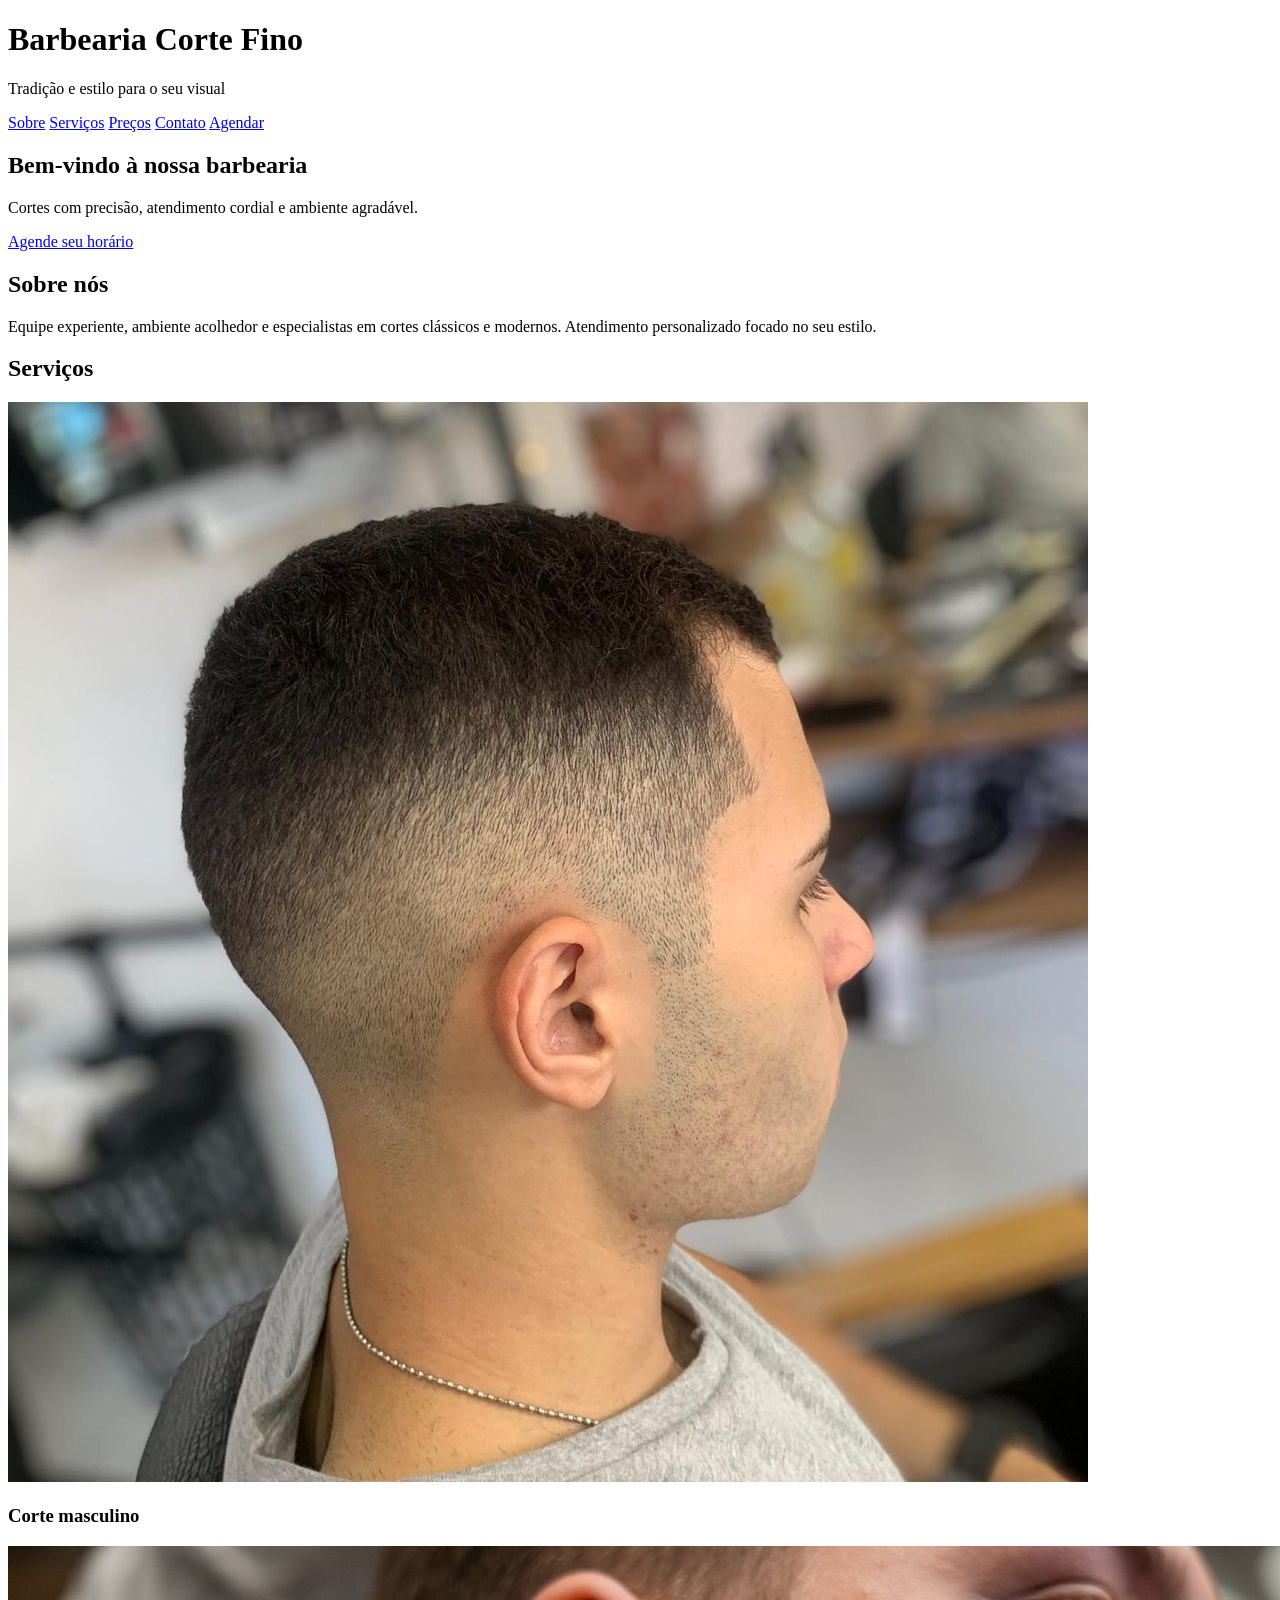
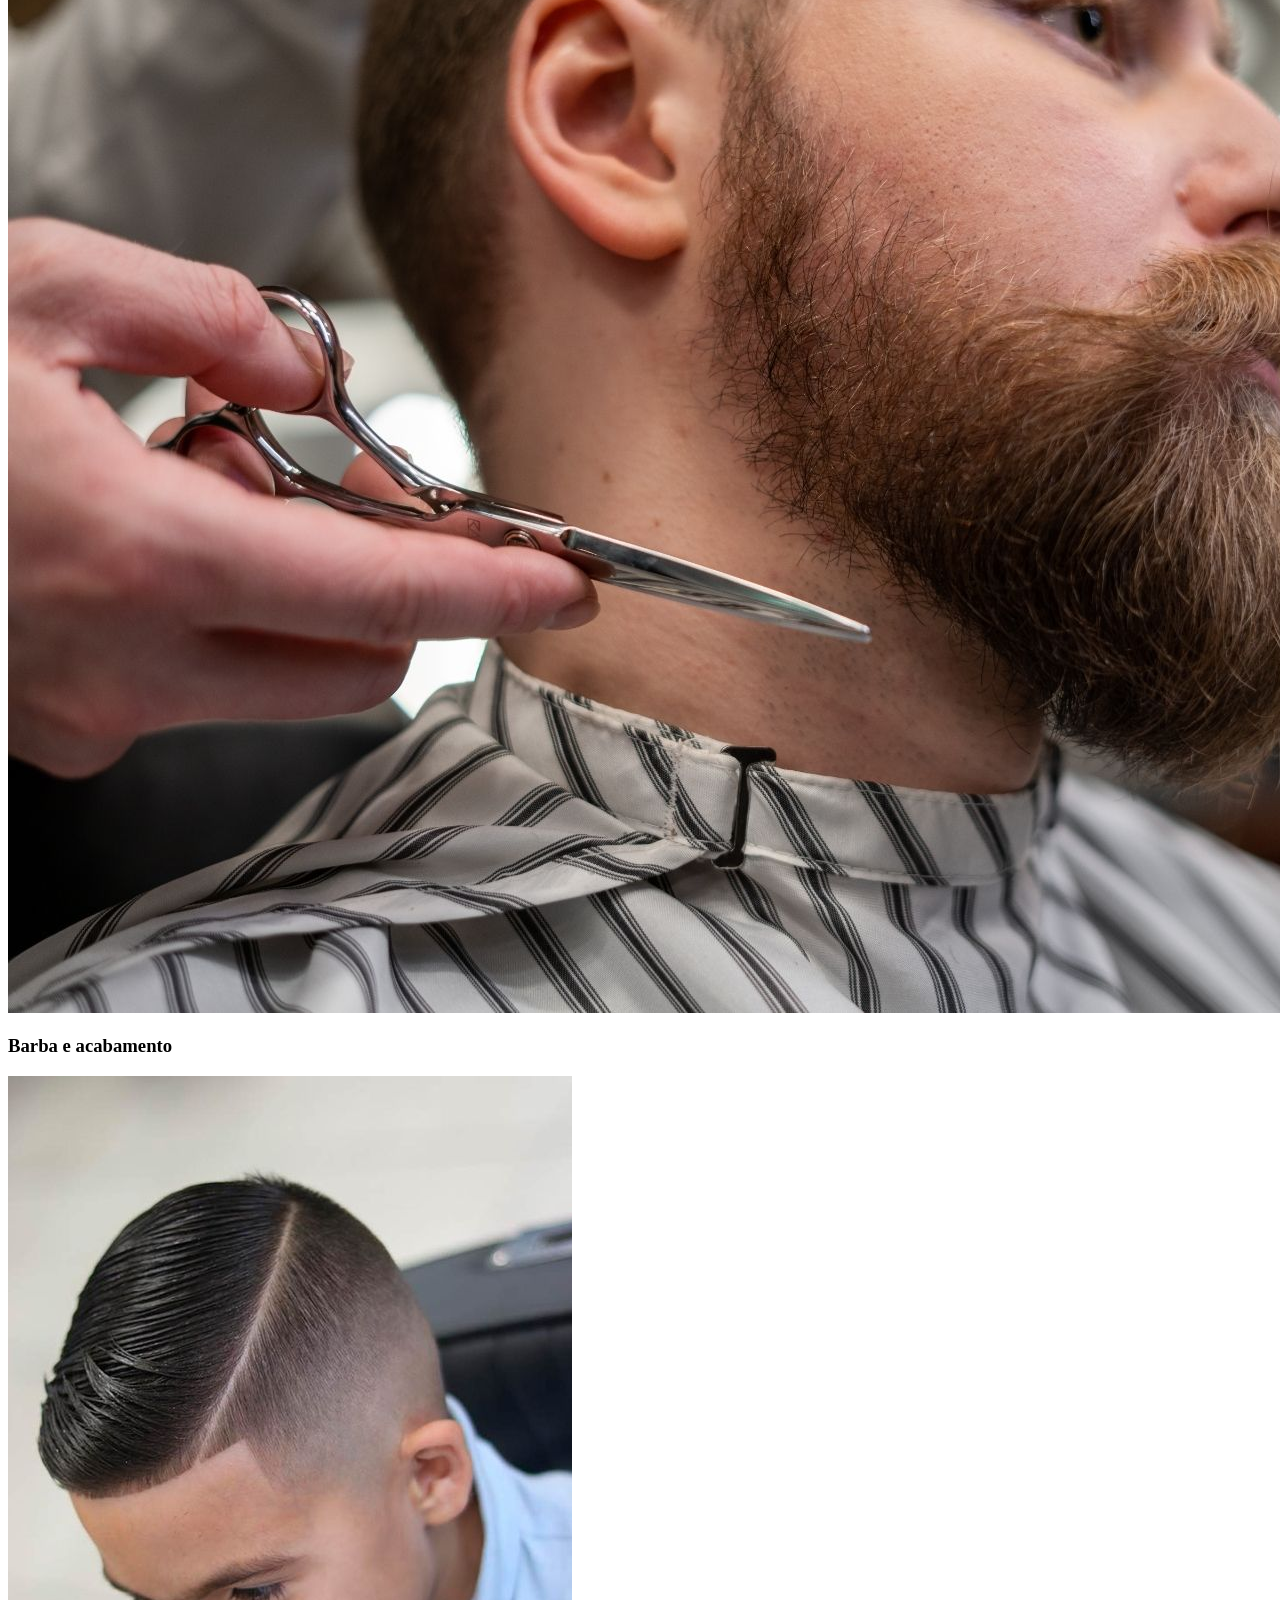
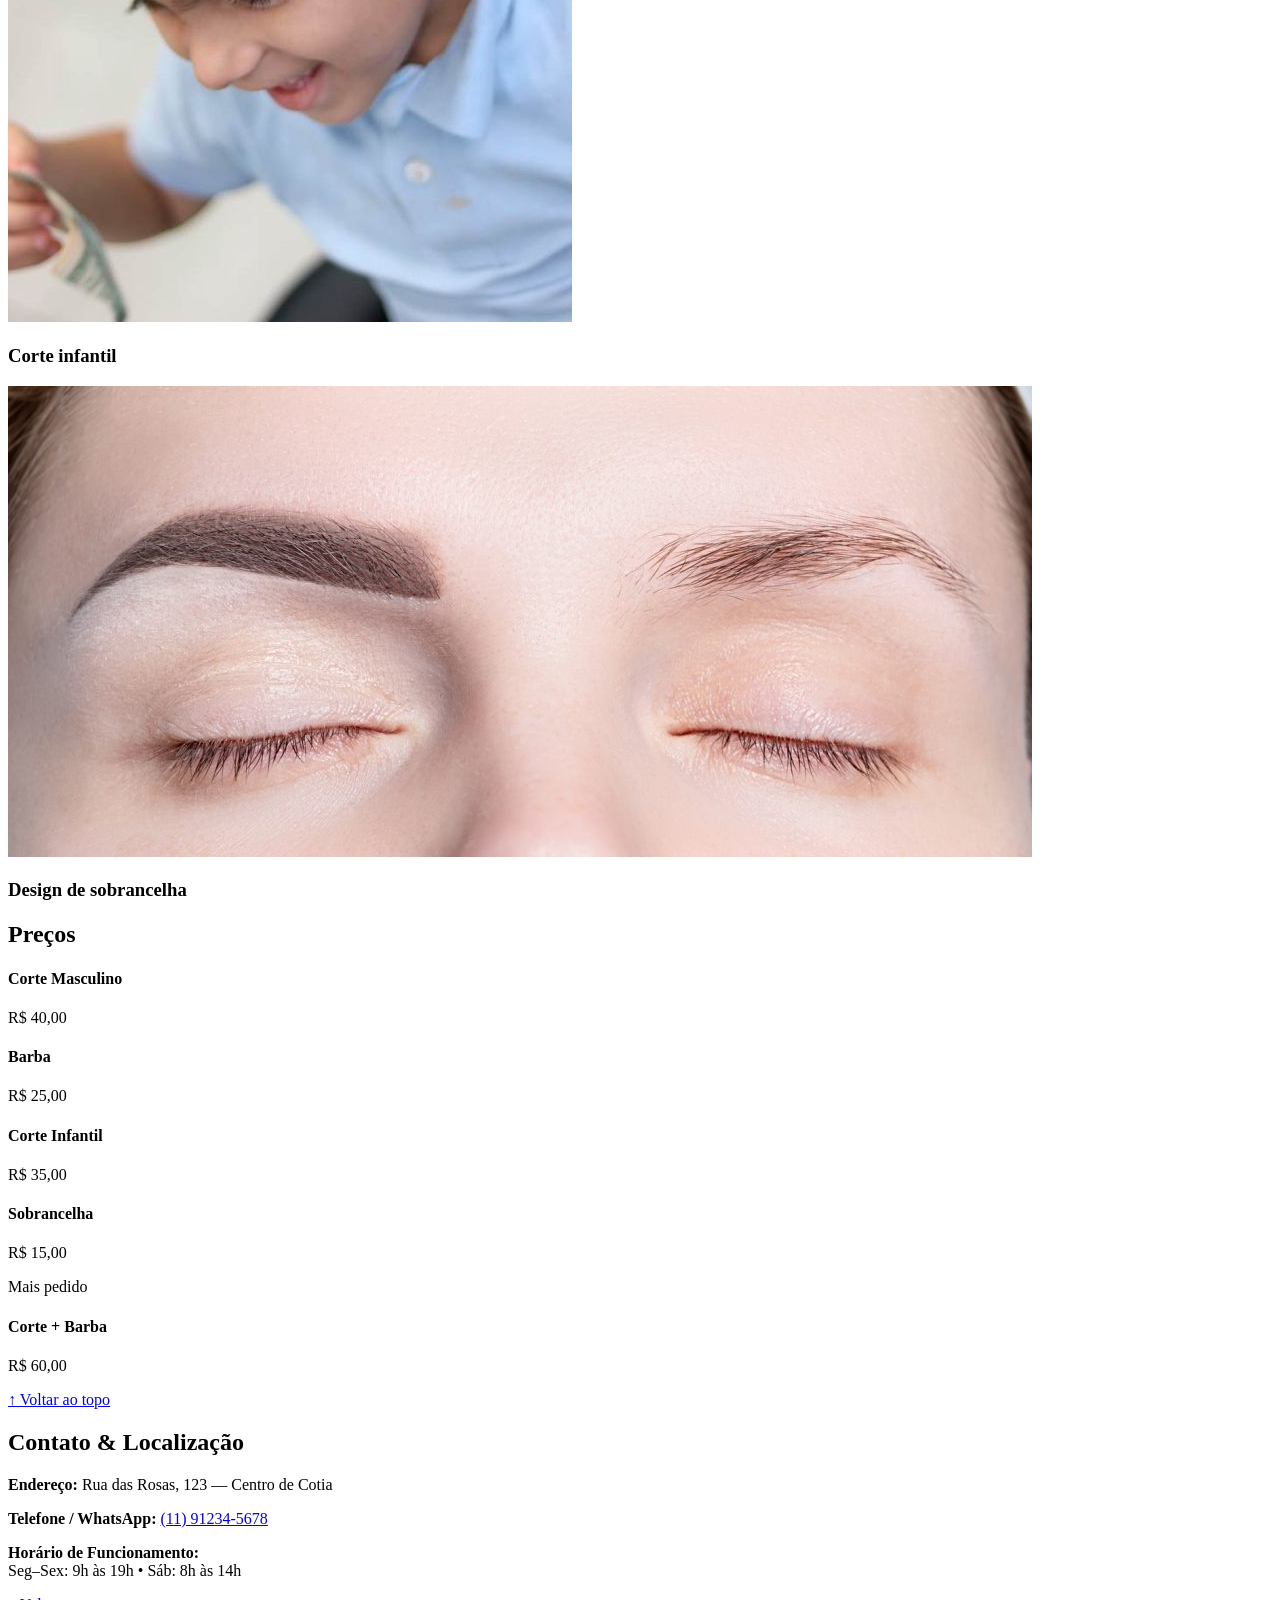
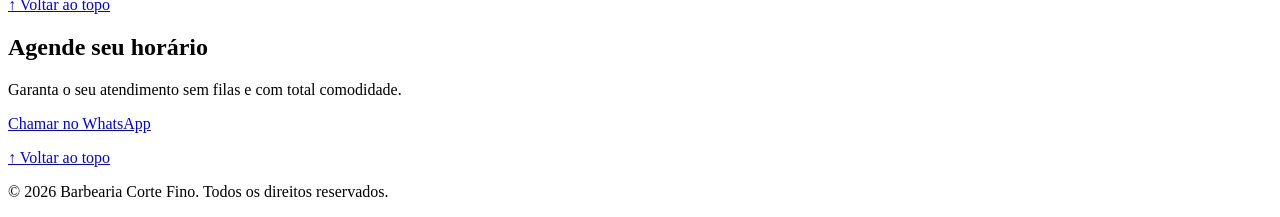
==== pagina2/index.html @ 9898d9f5 "ajustando nomes e rotas" ====
<!DOCTYPE html>
<html lang="pt-BR">
<head>
    <meta charset="utf-8">
    <meta name="viewport" content="width=device-width, initial-scale=1">
    <title>Barbearia Corte Fino</title>
    <link rel="stylesheet" href="Atividade2.css">
</head>

<body id="top">
    <header>
        <div class="container header-inner">
            <h1>Barbearia Corte Fino</h1>
            <p>Tradição e estilo para o seu visual</p>
        </div>
    </header>

    <nav class="top-nav" aria-label="Navegação rápida">
        <div class="container nav-inner">
            <a href="#sobre">Sobre</a>
            <a href="#servicos">Serviços</a>
            <a href="#precos">Preços</a>
            <a href="#contato">Contato</a>
            <a href="#agendamento" class="nav-cta">Agendar</a>
        </div>
    </nav>

    <main>
        <section class="hero">
            <div class="hero-inner">
                <h2>Bem-vindo à nossa barbearia</h2>
                <p>Cortes com precisão, atendimento cordial e ambiente agradável.</p>
                <a class="btn" href="#agendamento">Agende seu horário</a>
            </div>
        </section>

        <section id="sobre">
            <h2>Sobre nós</h2>
            <p>Equipe experiente, ambiente acolhedor e especialistas em cortes clássicos e modernos. Atendimento personalizado focado no seu estilo.</p>
        </section>

        <section id="servicos">
            <h2>Serviços</h2>
            <div class="services-grid">
                <article class="service-card">
                    <img src="images/corte-degrade-masculino-curto-2.jpg" alt="Foto de corte masculino" class="service-img">
                    <h3>Corte masculino</h3>
                </article>
                <article class="service-card">
                    <img src="images/barba.jpg" alt="Foto de barbearia e acabamento de barba" class="service-img">
                    <h3>Barba e acabamento</h3>
                </article>
                <article class="service-card">
                    <img src="images/corte-de-cabelo-infantil-menino-6.jpg" alt="Foto de corte infantil" class="service-img">
                    <h3>Corte infantil</h3>
                </article>
                <article class="service-card">
                    <img src="images/sobrancelha.jpg" alt="Foto de design de sobrancelha masculino" class="service-img">
                    <h3>Design de sobrancelha</h3>
                </article>
            </div>
        </section>

        <section id="precos">
            <h2>Preços</h2>
            <div class="prices-grid">
                <div class="price-item">
                    <h4>Corte Masculino</h4>
                    <p class="price">R$ 40,00</p>
                </div>
                <div class="price-item">
                    <h4>Barba</h4>
                    <p class="price">R$ 25,00</p>
                </div>
                <div class="price-item">
                    <h4>Corte Infantil</h4>
                    <p class="price">R$ 35,00</p>
                </div>
                <div class="price-item">
                    <h4>Sobrancelha</h4>
                    <p class="price">R$ 15,00</p>
                </div>
                <div class="price-item popular">
                    <span class="badge">Mais pedido</span>
                    <h4>Corte + Barba</h4>
                    <p class="price">R$ 60,00</p>
                </div>
            </div>
            <p class="top-link"><a href="#top">↑ Voltar ao topo</a></p>
        </section>

        <section id="contato">
            <h2>Contato & Localização</h2>
            <div class="contact-inner">
                <p><strong>Endereço:</strong> Rua das Rosas, 123 — Centro de Cotia</p>
                <p><strong>Telefone / WhatsApp:</strong> <a href="https://wa.me/5511912345678" target="_blank" rel="noopener">(11) 91234-5678</a></p>
                <p><strong>Horário de Funcionamento:</strong><br>Seg–Sex: 9h às 19h • Sáb: 8h às 14h</p>
            </div>
            <p class="top-link"><a href="#top">↑ Voltar ao topo</a></p>
        </section>

        <section id="agendamento" class="agendamento-section">
            <h2>Agende seu horário</h2>
            <p>Garanta o seu atendimento sem filas e com total comodidade.</p>
            <a class="btn btn-whatsapp" href="https://wa.me/5511912345678" target="_blank" rel="noopener">Chamar no WhatsApp</a>
            <p class="top-link"><a href="#top">↑ Voltar ao topo</a></p>
        </section>
    </main>

    <footer>
        <p>© 2026 Barbearia Corte Fino. Todos os direitos reservados.</p>
    </footer>
</body>
</html>
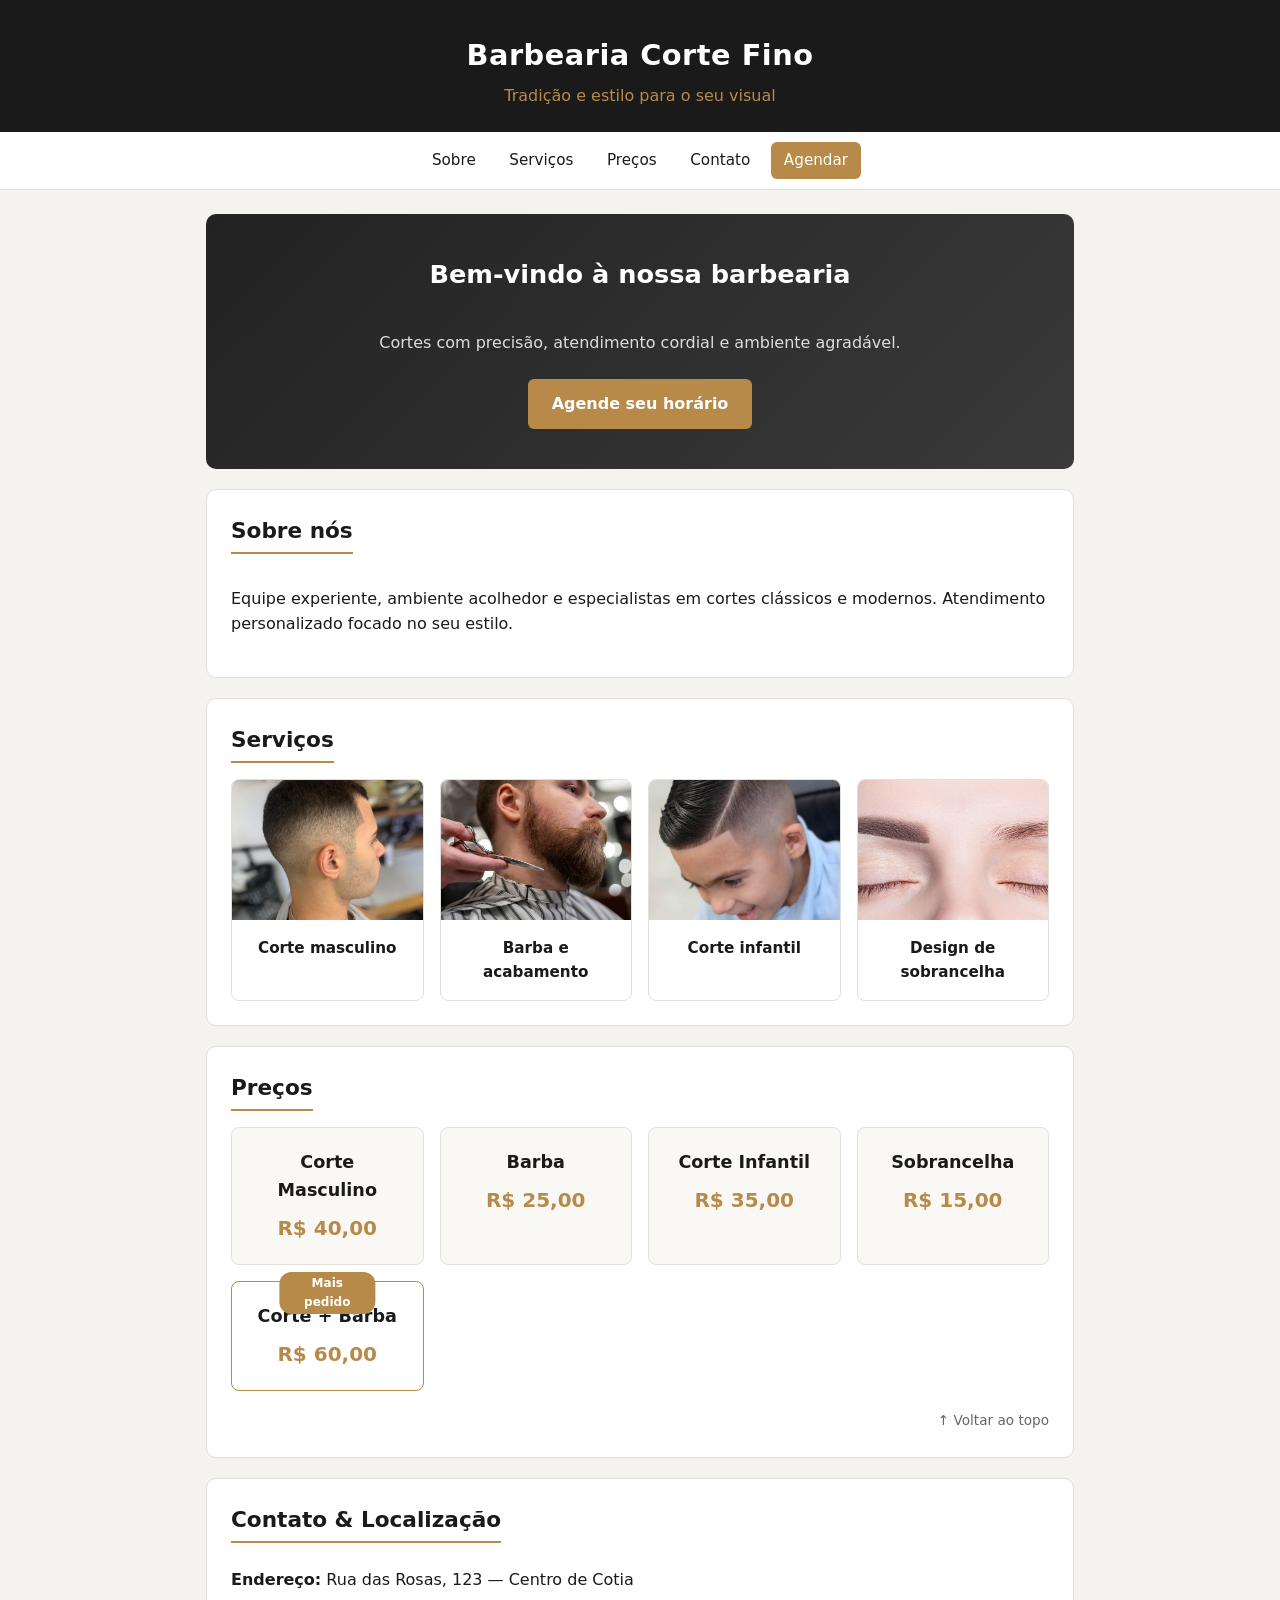
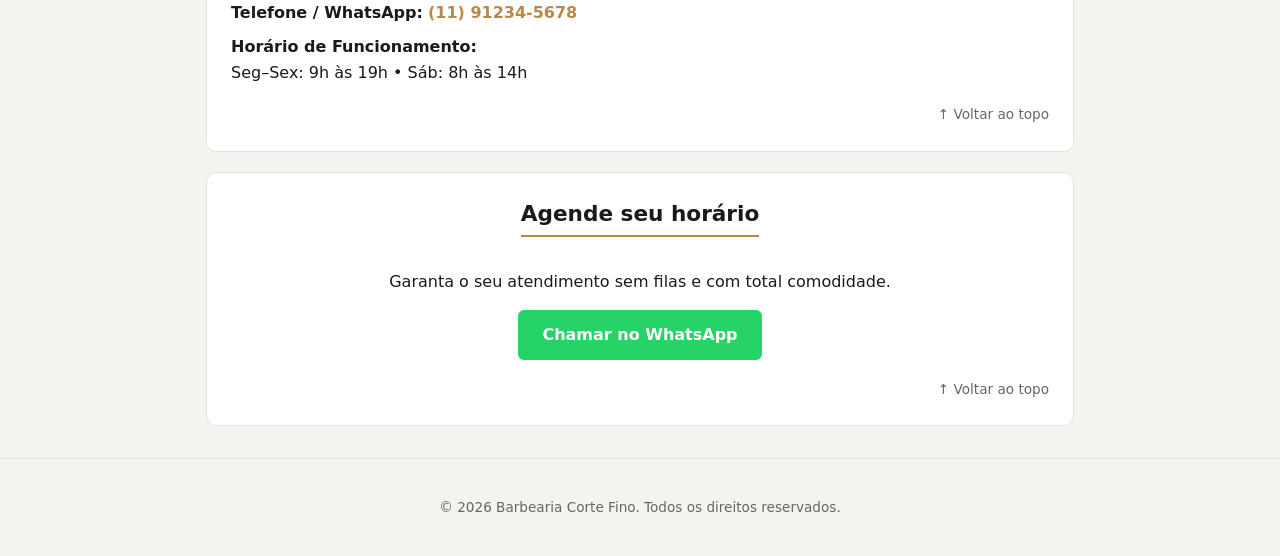
==== commit 39733d05: "ajustando css pagina2" ====
--- a/pagina2/index.html
+++ b/pagina2/index.html
@@ -4,7 +4,7 @@
     <meta charset="utf-8">
     <meta name="viewport" content="width=device-width, initial-scale=1">
     <title>Barbearia Corte Fino</title>
-    <link rel="stylesheet" href="Atividade2.css">
+    <link rel="stylesheet" href="style.css">
 </head>
 
 <body id="top">
--- a/pagina2/style.css
+++ b/pagina2/style.css
@@ -0,0 +1,289 @@
+:root {
+    --bg: #f4f3f0;
+    --card: #ffffff;
+    --text: #1a1a1a;
+    --muted: #666666;
+    --accent: #b88a4a;
+    --accent-hover: #9c723a;
+    --border: #e2e0db;
+}
+
+* {
+    box-sizing: border-box;
+}
+
+html {
+    scroll-behavior: smooth;
+}
+
+body {
+    margin: 0;
+    font-family: system-ui, -apple-system, BlinkMacSystemFont, 'Segoe UI', Roboto, sans-serif;
+    background: var(--bg);
+    color: var(--text);
+    line-height: 1.6;
+}
+
+.container {
+    max-width: 900px;
+    margin: 0 auto;
+    padding: 0 1rem;
+}
+
+/* Header */
+header {
+    background: var(--text);
+    color: #fff;
+    padding: 2rem 1rem 1.5rem;
+    text-align: center;
+}
+
+header h1 {
+    margin: 0;
+    font-size: 1.8rem;
+    letter-spacing: 0.5px;
+}
+
+header p {
+    margin: 0.3rem 0 0;
+    color: var(--accent);
+    font-weight: 500;
+}
+
+/* Navegação Fixa (Sticky) */
+.top-nav {
+    background: #fff;
+    border-bottom: 1px solid var(--border);
+    position: sticky;
+    top: 0;
+    z-index: 100;
+}
+
+.nav-inner {
+    display: flex;
+    gap: 0.5rem;
+    justify-content: center;
+    padding: 0.6rem 1rem;
+    overflow-x: auto;
+}
+
+.top-nav a {
+    color: var(--text);
+    text-decoration: none;
+    padding: 0.4rem 0.8rem;
+    border-radius: 6px;
+    font-size: 0.95rem;
+    font-weight: 500;
+    transition: background 0.2s, color 0.2s;
+}
+
+.top-nav a:hover {
+    background: rgba(0, 0, 0, 0.05);
+}
+
+.top-nav a.nav-cta {
+    background: var(--accent);
+    color: #fff;
+}
+
+.top-nav a.nav-cta:hover {
+    background: var(--accent-hover);
+}
+
+/* Principal */
+main {
+    max-width: 900px;
+    margin: 1.5rem auto;
+    padding: 0 1rem;
+}
+
+section {
+    background: var(--card);
+    padding: 1.5rem;
+    margin-bottom: 1.25rem;
+    border-radius: 10px;
+    border: 1px solid var(--border);
+}
+
+h2 {
+    margin-top: 0;
+    margin-bottom: 1rem;
+    color: var(--text);
+    font-size: 1.35rem;
+    border-bottom: 2px solid var(--accent);
+    display: inline-block;
+    padding-bottom: 0.2rem;
+}
+
+/* Hero Section */
+.hero {
+    background: linear-gradient(135deg, #222222, #3a3a3a);
+    color: #fff;
+    text-align: center;
+    padding: 2.5rem 1.5rem;
+    border: none;
+}
+
+.hero h2 {
+    color: #fff;
+    border-bottom: none;
+    font-size: 1.6rem;
+}
+
+.hero p {
+    color: #ddd;
+    margin-bottom: 1.5rem;
+}
+
+/* Botões */
+.btn {
+    display: inline-block;
+    background: var(--accent);
+    color: #fff;
+    padding: 0.75rem 1.5rem;
+    border-radius: 6px;
+    text-decoration: none;
+    font-weight: 600;
+    transition: background 0.2s;
+}
+
+.btn:hover {
+    background: var(--accent-hover);
+}
+
+.btn-whatsapp {
+    background: #25d366;
+}
+
+.btn-whatsapp:hover {
+    background: #1ebc57;
+}
+
+/* Grids de Serviços e Preços */
+.services-grid {
+    display: grid;
+    grid-template-columns: repeat(auto-fit, minmax(180px, 1fr));
+    gap: 1rem;
+}
+
+.service-card {
+    display: flex;
+    flex-direction: column;
+    border-radius: 8px;
+    border: 1px solid var(--border);
+    background: #ffffff;
+    overflow: hidden;
+    transition: transform 0.2s, box-shadow 0.2s;
+}
+
+.service-card:hover {
+    transform: translateY(-3px);
+    box-shadow: 0 4px 12px rgba(0, 0, 0, 0.08);
+}
+
+.service-img {
+    width: 100%;
+    height: 140px;
+    object-fit: cover;
+    display: block;
+}
+
+.service-card h3 {
+    margin: 0;
+    padding: 1rem 0.5rem;
+    font-size: 0.95rem;
+    font-weight: 600;
+    text-align: center;
+    color: var(--text);
+}
+
+.prices-grid {
+    display: grid;
+    grid-template-columns: repeat(auto-fit, minmax(160px, 1fr)); /* Ajustado para encaixar melhor os 5 itens */
+    gap: 1rem;
+}
+
+.price-item {
+    padding: 1.25rem;
+    border-radius: 8px;
+    border: 1px solid var(--border);
+    background: #faf8f5;
+    text-align: center;
+    position: relative;
+}
+
+.price-item.popular {
+    border-color: var(--accent);
+    background: #fff;
+}
+
+.badge {
+    position: absolute;
+    top: -10px;
+    left: 50%;
+    transform: translateX(-50%);
+    background: var(--accent);
+    color: #fff;
+    font-size: 0.75rem;
+    padding: 0.1rem 0.6rem;
+    border-radius: 12px;
+    font-weight: bold;
+}
+
+.price-item h4 {
+    margin: 0 0 0.5rem;
+    font-size: 1.1rem;
+}
+
+.price {
+    font-weight: 700;
+    font-size: 1.25rem;
+    color: var(--accent);
+    margin: 0;
+}
+
+/* Contato & Agendamento */
+.contact-inner p {
+    margin: 0.5rem 0;
+}
+
+.contact-inner a {
+    color: var(--accent);
+    text-decoration: none;
+    font-weight: 600;
+}
+
+.contact-inner a:hover {
+    text-decoration: underline;
+}
+
+.agendamento-section {
+    text-align: center;
+}
+
+/* Voltar ao topo */
+.top-link {
+    text-align: right;
+    margin-top: 1rem;
+    margin-bottom: 0;
+}
+
+.top-link a {
+    font-size: 0.85rem;
+    color: var(--muted);
+    text-decoration: none;
+}
+
+.top-link a:hover {
+    color: var(--text);
+}
+
+/* Footer */
+footer {
+    text-align: center;
+    padding: 1.5rem;
+    color: var(--muted);
+    font-size: 0.85rem;
+    border-top: 1px solid var(--border);
+    margin-top: 2rem;
+}
